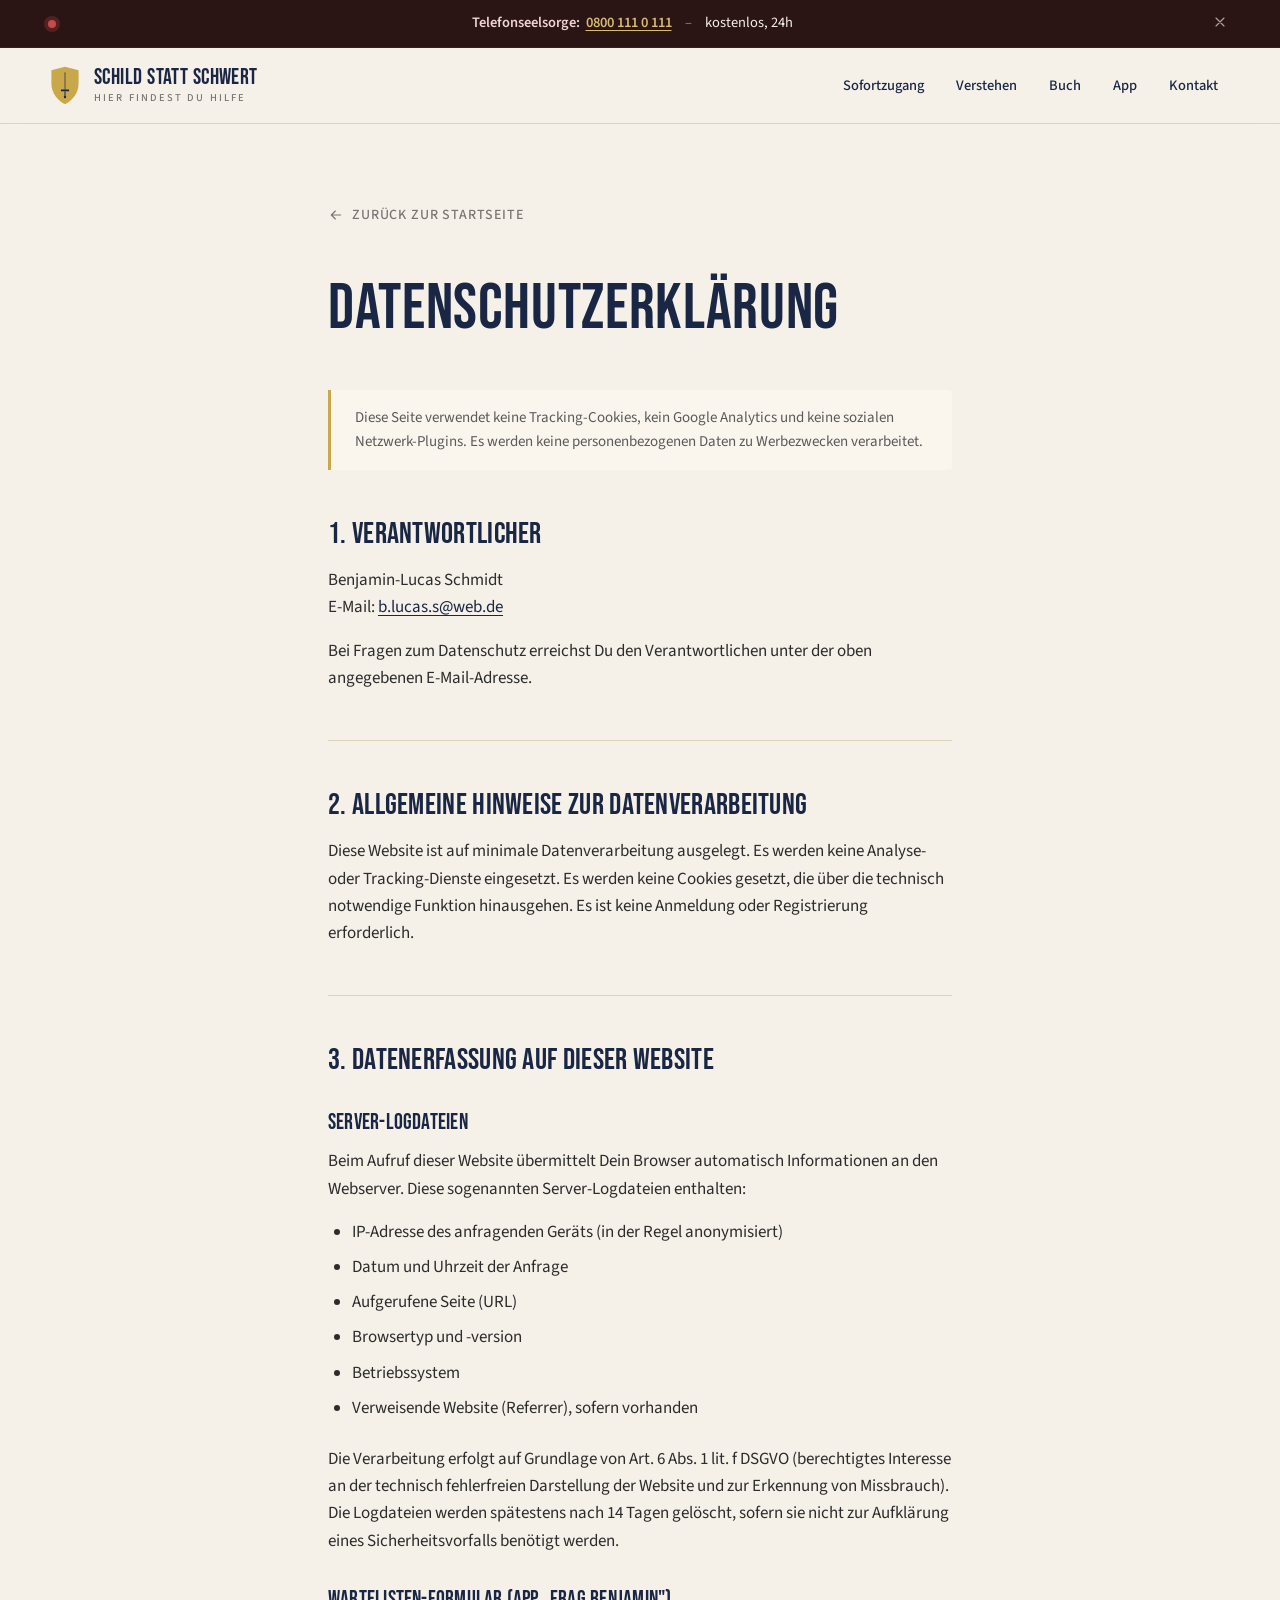
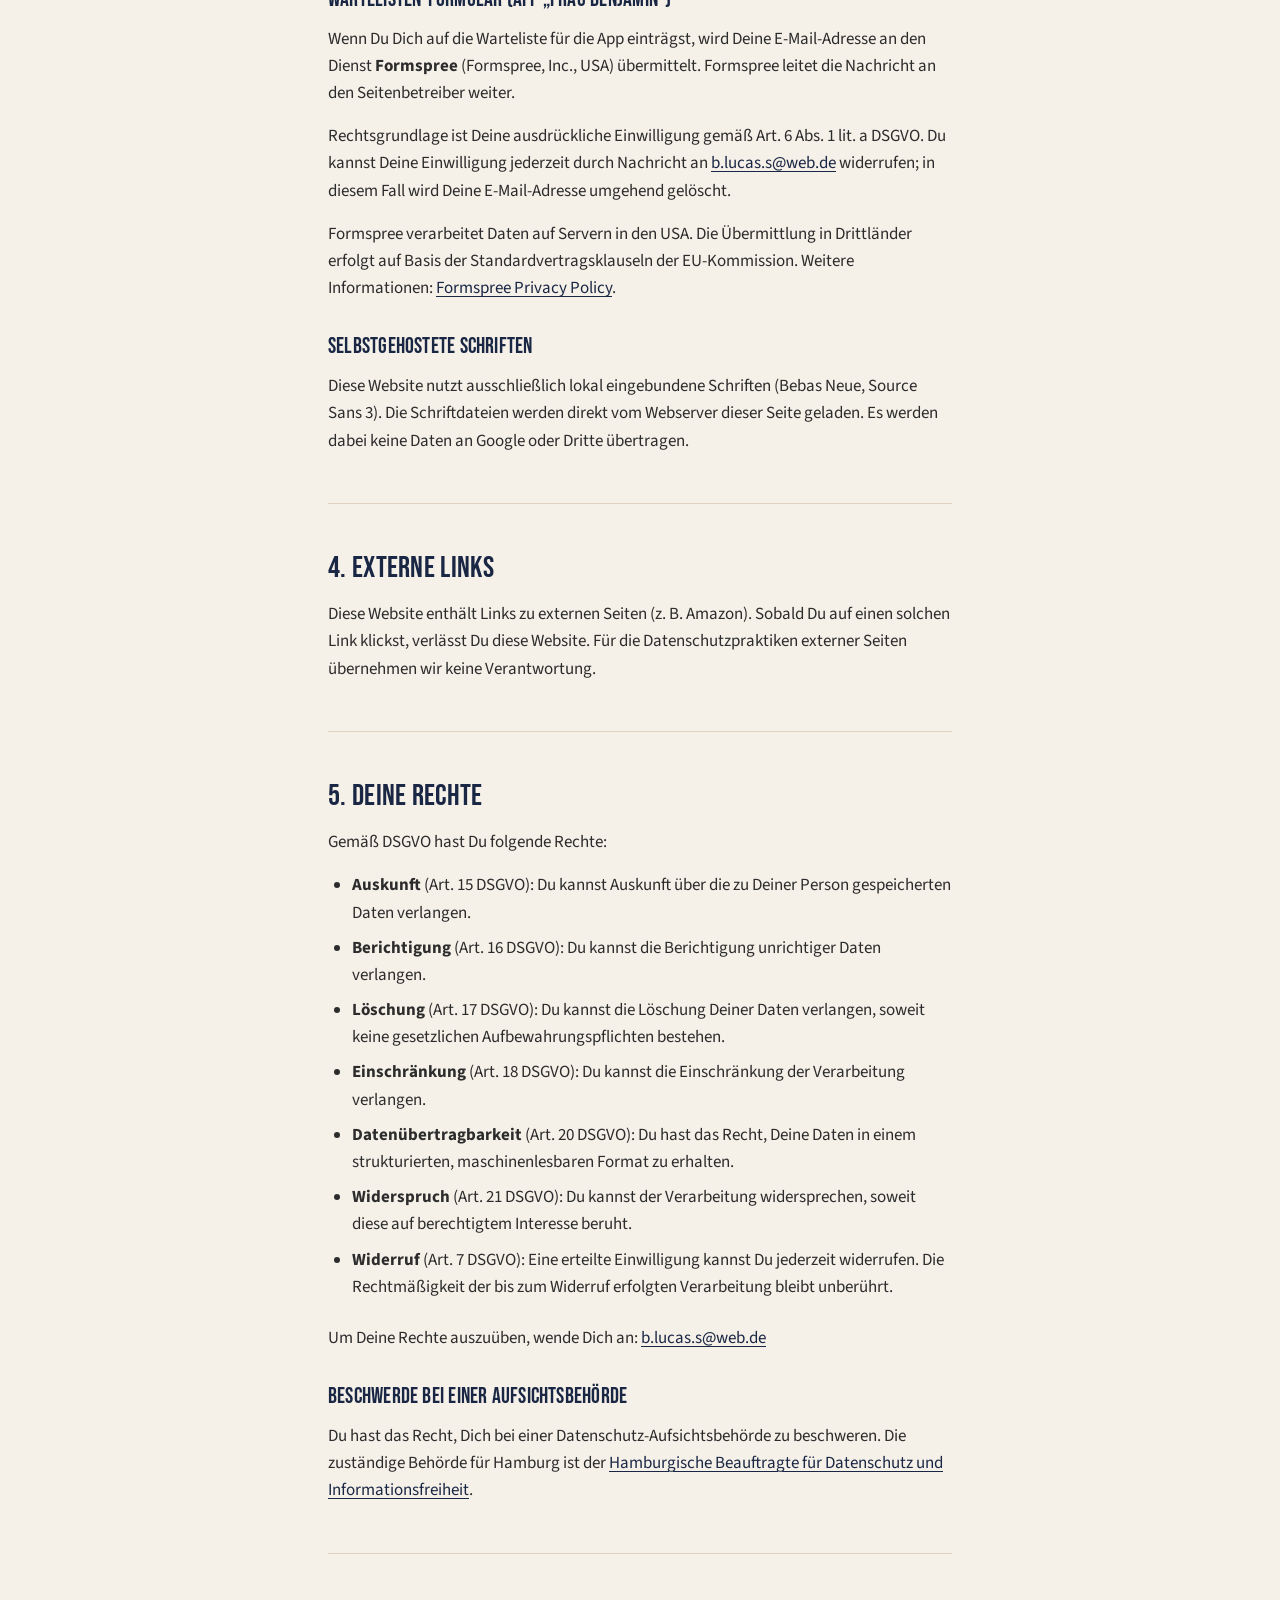
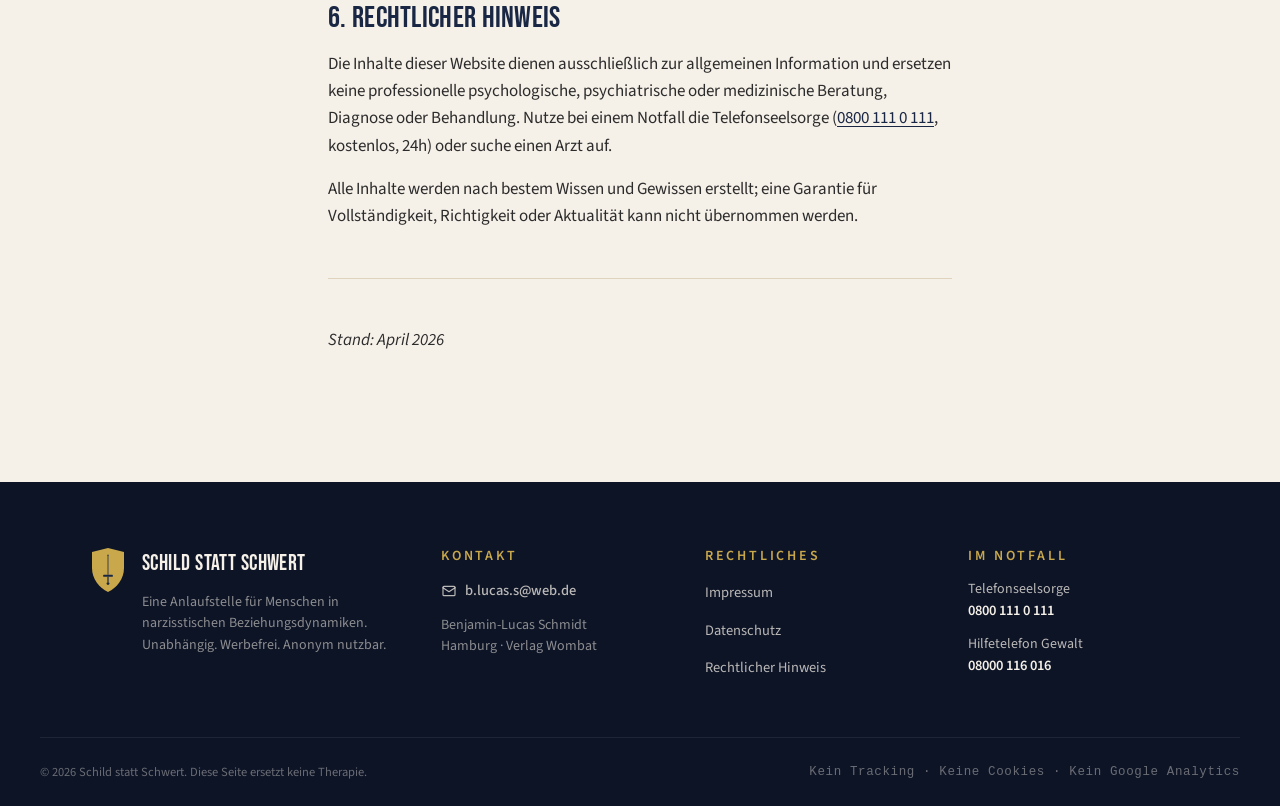
==== datenschutz.html @ 3a95c532 "Launch: Schild statt Schwert — vollstaendige Startseite" ====
<!doctype html>
<html lang="de">
<head>
  <meta charset="utf-8">
  <meta name="viewport" content="width=device-width, initial-scale=1">
  <title>Datenschutzerklärung — Schild statt Schwert</title>
  <meta name="description" content="Datenschutzerklärung der Website schild-statt-schwert.de gemäß DSGVO.">
  <meta name="robots" content="noindex, follow">
  <link rel="stylesheet" href="project/colors_and_type.css">
  <link rel="stylesheet" href="project/site.css">
  <link rel="icon" type="image/svg+xml" href="project/assets/shield-mark.svg">
  <style>
    .legal-page {
      max-width: 720px;
      margin-inline: auto;
      padding-inline: var(--gutter);
      padding-block: clamp(3rem, 7vw, 5rem) clamp(4rem, 9vw, 7rem);
    }
    .legal-page h1 {
      font-family: var(--font-display);
      font-size: clamp(2.5rem, 5vw, 4rem);
      text-transform: uppercase;
      letter-spacing: var(--ls-display);
      color: var(--marine-700);
      margin: 0 0 var(--s-7);
      line-height: 1.05;
    }
    .legal-page h2 {
      font-family: var(--font-display);
      font-size: clamp(1.4rem, 2.5vw, 1.9rem);
      text-transform: uppercase;
      letter-spacing: var(--ls-display);
      color: var(--marine-700);
      margin: var(--s-7) 0 var(--s-4);
      line-height: 1.1;
    }
    .legal-page h3 {
      font-family: var(--font-display);
      font-size: clamp(1.1rem, 1.8vw, 1.4rem);
      text-transform: uppercase;
      letter-spacing: var(--ls-display);
      color: var(--marine-700);
      margin: var(--s-6) 0 var(--s-3);
      line-height: 1.2;
    }
    .legal-page p,
    .legal-page address,
    .legal-page li {
      font-size: var(--t-body);
      line-height: var(--lh-body);
      color: var(--ink-800);
      margin: 0 0 var(--s-4);
      font-style: normal;
    }
    .legal-page ul {
      padding-left: var(--s-5);
      margin: 0 0 var(--s-5);
    }
    .legal-page li { margin-bottom: var(--s-2); }
    .legal-page a { color: var(--marine-700); }
    .legal-page a:hover { color: var(--gold-700); }
    .legal-page .back-link {
      display: inline-flex;
      align-items: center;
      gap: 8px;
      font-size: 14px;
      font-weight: 500;
      letter-spacing: .06em;
      text-transform: uppercase;
      color: var(--ink-500);
      text-decoration: none;
      margin-bottom: var(--s-7);
      transition: color var(--dur-fast) var(--ease-standard);
    }
    .legal-page .back-link:hover { color: var(--marine-700); text-decoration: none; }
    .legal-page hr {
      border: none;
      border-top: 1px solid var(--cream-300);
      margin: var(--s-7) 0;
    }
    .info-box {
      background: var(--cream-50);
      border-left: 3px solid var(--gold-500);
      border-radius: 0 var(--r-md) var(--r-md) 0;
      padding: var(--s-4) var(--s-5);
      margin: 0 0 var(--s-5);
    }
    .info-box p { margin: 0; color: var(--ink-600); font-size: 15px; }
  </style>
</head>
<body>

<!-- NOTFALL-LEISTE -->
<div class="emergency-bar" id="emergency-bar" role="complementary" aria-label="Notfallkontakt">
  <div class="emergency-bar__inner">
    <span class="emergency-bar__dot" aria-hidden="true"></span>
    <p>
      <strong>Telefonseelsorge:</strong>&nbsp;
      <a href="tel:08001110111">0800 111 0 111</a>
      <span class="emergency-bar__sep">–</span>
      kostenlos, 24h
    </p>
    <button class="emergency-bar__close" aria-label="Leiste schließen" id="bar-close">
      <svg class="icon" width="16" height="16" viewBox="0 0 24 24" fill="none"
           stroke="currentColor" stroke-width="1.75" stroke-linecap="round" stroke-linejoin="round" aria-hidden="true">
        <path d="M6 6 L18 18 M18 6 L6 18"/>
      </svg>
    </button>
  </div>
</div>

<!-- NAVIGATION -->
<header class="site-header is-scrolled" id="site-header">
  <div class="site-header__inner">
    <a href="index.html" class="brand" aria-label="Schild statt Schwert — Startseite">
      <svg width="34" height="41" viewBox="0 0 100 120" aria-hidden="true">
        <path d="M50 5 L90 15 L90 55 C90 82 72 105 50 115 C28 105 10 82 10 55 L10 15 Z" fill="var(--gold-500)"/>
        <g fill="var(--marine-700)">
          <path d="M49 25 L51 25 L51 72 L49 72 Z"/>
          <path d="M50 20 L52 25 L48 25 Z"/>
          <rect x="38" y="72" width="24" height="5" rx="1"/>
          <rect x="48.5" y="77" width="3" height="14"/>
          <circle cx="50" cy="94" r="3.5"/>
        </g>
      </svg>
      <span class="brand__text">
        <span class="brand__wm">Schild statt Schwert</span>
        <span class="brand__sm">Hier findest Du Hilfe</span>
      </span>
    </a>
    <nav class="site-nav" aria-label="Hauptnavigation">
      <ul>
        <li><a href="index.html#tueren">Sofortzugang</a></li>
        <li><a href="index.html#tueren">Verstehen</a></li>
        <li><a href="index.html#buch">Buch</a></li>
        <li><a href="index.html#app">App</a></li>
        <li><a href="index.html#kontakt">Kontakt</a></li>
      </ul>
    </nav>
    <button class="site-nav__toggle" aria-label="Menü öffnen" id="nav-toggle">
      <svg class="icon" width="22" height="22" viewBox="0 0 24 24" fill="none"
           stroke="currentColor" stroke-width="1.75" stroke-linecap="round" stroke-linejoin="round" aria-hidden="true">
        <path d="M4 7 H20 M4 12 H20 M4 17 H20"/>
      </svg>
    </button>
  </div>
  <div class="site-nav__mobile" id="mobile-nav" hidden>
    <ul>
      <li><a href="index.html#tueren">Sofortzugang</a></li>
      <li><a href="index.html#tueren">Verstehen</a></li>
      <li><a href="index.html#buch">Buch</a></li>
      <li><a href="index.html#app">App</a></li>
      <li><a href="index.html#kontakt">Kontakt</a></li>
    </ul>
  </div>
</header>

<main>
  <div class="legal-page">

    <a href="index.html" class="back-link">
      <svg class="icon" width="16" height="16" viewBox="0 0 24 24" fill="none"
           stroke="currentColor" stroke-width="1.75" stroke-linecap="round" stroke-linejoin="round" aria-hidden="true">
        <path d="M19 12 H5 M11 18 L5 12 L11 6"/>
      </svg>
      Zurück zur Startseite
    </a>

    <h1>Datenschutz&shy;erklärung</h1>

    <div class="info-box">
      <p>
        Diese Seite verwendet keine Tracking-Cookies, kein Google Analytics und
        keine sozialen Netzwerk-Plugins. Es werden keine personenbezogenen Daten
        zu Werbezwecken verarbeitet.
      </p>
    </div>

    <h2>1. Verantwortlicher</h2>
    <address>
      Benjamin-Lucas Schmidt<br>
      E-Mail: <a href="mailto:b.lucas.s@web.de">b.lucas.s@web.de</a>
    </address>
    <p>
      Bei Fragen zum Datenschutz erreichst Du den Verantwortlichen unter der oben
      angegebenen E-Mail-Adresse.
    </p>

    <hr>

    <h2>2. Allgemeine Hinweise zur Datenverarbeitung</h2>
    <p>
      Diese Website ist auf minimale Datenverarbeitung ausgelegt. Es werden keine
      Analyse- oder Tracking-Dienste eingesetzt. Es werden keine Cookies gesetzt,
      die über die technisch notwendige Funktion hinausgehen. Es ist keine Anmeldung
      oder Registrierung erforderlich.
    </p>

    <hr>

    <h2>3. Datenerfassung auf dieser Website</h2>

    <h3>Server-Logdateien</h3>
    <p>
      Beim Aufruf dieser Website übermittelt Dein Browser automatisch Informationen
      an den Webserver. Diese sogenannten Server-Logdateien enthalten:
    </p>
    <ul>
      <li>IP-Adresse des anfragenden Geräts (in der Regel anonymisiert)</li>
      <li>Datum und Uhrzeit der Anfrage</li>
      <li>Aufgerufene Seite (URL)</li>
      <li>Browsertyp und -version</li>
      <li>Betriebssystem</li>
      <li>Verweisende Website (Referrer), sofern vorhanden</li>
    </ul>
    <p>
      Die Verarbeitung erfolgt auf Grundlage von Art. 6 Abs. 1 lit. f DSGVO
      (berechtigtes Interesse an der technisch fehlerfreien Darstellung der Website
      und zur Erkennung von Missbrauch). Die Logdateien werden spätestens nach
      14 Tagen gelöscht, sofern sie nicht zur Aufklärung eines Sicherheitsvorfalls
      benötigt werden.
    </p>

    <h3>Wartelisten-Formular (App „Frag Benjamin")</h3>
    <p>
      Wenn Du Dich auf die Warteliste für die App einträgst, wird Deine
      E-Mail-Adresse an den Dienst <strong>Formspree</strong>
      (Formspree, Inc., USA) übermittelt. Formspree leitet die Nachricht
      an den Seitenbetreiber weiter.
    </p>
    <p>
      Rechtsgrundlage ist Deine ausdrückliche Einwilligung gemäß
      Art. 6 Abs. 1 lit. a DSGVO. Du kannst Deine Einwilligung jederzeit
      durch Nachricht an <a href="mailto:b.lucas.s@web.de">b.lucas.s@web.de</a>
      widerrufen; in diesem Fall wird Deine E-Mail-Adresse umgehend gelöscht.
    </p>
    <p>
      Formspree verarbeitet Daten auf Servern in den USA. Die Übermittlung
      in Drittländer erfolgt auf Basis der Standardvertragsklauseln der EU-Kommission.
      Weitere Informationen: <a href="https://formspree.io/legal/privacy-policy"
      target="_blank" rel="noopener noreferrer">Formspree Privacy Policy</a>.
    </p>

    <h3>Selbstgehostete Schriften</h3>
    <p>
      Diese Website nutzt ausschließlich lokal eingebundene Schriften
      (Bebas Neue, Source Sans 3). Die Schriftdateien werden direkt vom
      Webserver dieser Seite geladen. Es werden dabei keine Daten an
      Google oder Dritte übertragen.
    </p>

    <hr>

    <h2>4. Externe Links</h2>
    <p>
      Diese Website enthält Links zu externen Seiten (z. B. Amazon). Sobald Du
      auf einen solchen Link klickst, verlässt Du diese Website. Für die
      Datenschutzpraktiken externer Seiten übernehmen wir keine Verantwortung.
    </p>

    <hr>

    <h2>5. Deine Rechte</h2>
    <p>Gemäß DSGVO hast Du folgende Rechte:</p>
    <ul>
      <li><strong>Auskunft</strong> (Art. 15 DSGVO): Du kannst Auskunft über die zu
        Deiner Person gespeicherten Daten verlangen.</li>
      <li><strong>Berichtigung</strong> (Art. 16 DSGVO): Du kannst die Berichtigung
        unrichtiger Daten verlangen.</li>
      <li><strong>Löschung</strong> (Art. 17 DSGVO): Du kannst die Löschung Deiner
        Daten verlangen, soweit keine gesetzlichen Aufbewahrungspflichten bestehen.</li>
      <li><strong>Einschränkung</strong> (Art. 18 DSGVO): Du kannst die Einschränkung
        der Verarbeitung verlangen.</li>
      <li><strong>Datenübertragbarkeit</strong> (Art. 20 DSGVO): Du hast das Recht,
        Deine Daten in einem strukturierten, maschinenlesbaren Format zu erhalten.</li>
      <li><strong>Widerspruch</strong> (Art. 21 DSGVO): Du kannst der Verarbeitung
        widersprechen, soweit diese auf berechtigtem Interesse beruht.</li>
      <li><strong>Widerruf</strong> (Art. 7 DSGVO): Eine erteilte Einwilligung kannst
        Du jederzeit widerrufen. Die Rechtmäßigkeit der bis zum Widerruf erfolgten
        Verarbeitung bleibt unberührt.</li>
    </ul>
    <p>
      Um Deine Rechte auszuüben, wende Dich an:
      <a href="mailto:b.lucas.s@web.de">b.lucas.s@web.de</a>
    </p>

    <h3>Beschwerde bei einer Aufsichtsbehörde</h3>
    <p>
      Du hast das Recht, Dich bei einer Datenschutz-Aufsichtsbehörde zu beschweren.
      Die zuständige Behörde für Hamburg ist der
      <a href="https://datenschutz.hamburg.de/" target="_blank" rel="noopener noreferrer">
        Hamburgische Beauftragte für Datenschutz und Informationsfreiheit</a>.
    </p>

    <hr>

    <h2 id="hinweis">6. Rechtlicher Hinweis</h2>
    <p>
      Die Inhalte dieser Website dienen ausschließlich zur allgemeinen Information
      und ersetzen keine professionelle psychologische, psychiatrische oder
      medizinische Beratung, Diagnose oder Behandlung. Nutze bei einem Notfall
      die Telefonseelsorge (<a href="tel:08001110111">0800 111 0 111</a>,
      kostenlos, 24h) oder suche einen Arzt auf.
    </p>
    <p>
      Alle Inhalte werden nach bestem Wissen und Gewissen erstellt; eine Garantie
      für Vollständigkeit, Richtigkeit oder Aktualität kann nicht übernommen werden.
    </p>

    <hr>

    <p>
      <em>Stand: April 2026</em>
    </p>

  </div>
</main>

<!-- FOOTER -->
<footer class="site-footer">
  <div class="container site-footer__grid">
    <div class="site-footer__brand">
      <svg width="40" height="48" viewBox="0 0 100 120" aria-hidden="true">
        <path d="M50 5 L90 15 L90 55 C90 82 72 105 50 115 C28 105 10 82 10 55 L10 15 Z" fill="var(--gold-500)"/>
        <g fill="var(--marine-700)">
          <path d="M49 25 L51 25 L51 72 L49 72 Z"/>
          <path d="M50 20 L52 25 L48 25 Z"/>
          <rect x="38" y="72" width="24" height="5" rx="1"/>
          <rect x="48.5" y="77" width="3" height="14"/>
          <circle cx="50" cy="94" r="3.5"/>
        </g>
      </svg>
      <div>
        <div class="site-footer__wm">Schild statt Schwert</div>
        <p class="site-footer__mission">
          Eine Anlaufstelle für Menschen in narzisstischen Beziehungsdynamiken.
          Unabhängig. Werbefrei. Anonym nutzbar.
        </p>
      </div>
    </div>
    <div class="site-footer__col">
      <p class="site-footer__label">Kontakt</p>
      <a href="mailto:b.lucas.s@web.de" class="site-footer__mail">
        <svg class="icon" width="16" height="16" viewBox="0 0 24 24" fill="none"
             stroke="currentColor" stroke-width="1.75" stroke-linecap="round" stroke-linejoin="round" aria-hidden="true">
          <rect x="3" y="5" width="18" height="14" rx="1.5"/>
          <path d="M3 7 L12 13 L21 7"/>
        </svg>
        b.lucas.s@web.de
      </a>
      <p class="site-footer__author">Benjamin-Lucas Schmidt<br>Hamburg · Verlag Wombat</p>
    </div>
    <div class="site-footer__col">
      <p class="site-footer__label">Rechtliches</p>
      <ul>
        <li><a href="impressum.html">Impressum</a></li>
        <li><a href="datenschutz.html">Datenschutz</a></li>
        <li><a href="datenschutz.html#hinweis">Rechtlicher Hinweis</a></li>
      </ul>
    </div>
    <div class="site-footer__col">
      <p class="site-footer__label">Im Notfall</p>
      <p>Telefonseelsorge<br><a href="tel:08001110111">0800 111 0 111</a></p>
      <p>Hilfetelefon Gewalt<br><a href="tel:08000116016">08000 116 016</a></p>
    </div>
  </div>
  <div class="site-footer__bottom container">
    <p>&copy; 2026 Schild statt Schwert. Diese Seite ersetzt keine Therapie.</p>
    <p class="site-footer__ds">Kein Tracking · Keine Cookies · Kein Google Analytics</p>
  </div>
</footer>

<script>
(function () {
  'use strict';
  document.getElementById('bar-close').addEventListener('click', function () {
    var bar = document.getElementById('emergency-bar');
    bar.style.transition = 'opacity 0.2s';
    bar.style.opacity = '0';
    setTimeout(function () { bar.remove(); }, 200);
  });
  var toggle = document.getElementById('nav-toggle');
  var mobileNav = document.getElementById('mobile-nav');
  var ICON_MENU  = '<svg class="icon" width="22" height="22" viewBox="0 0 24 24" fill="none" stroke="currentColor" stroke-width="1.75" stroke-linecap="round" stroke-linejoin="round" aria-hidden="true"><path d="M4 7 H20 M4 12 H20 M4 17 H20"/></svg>';
  var ICON_CLOSE = '<svg class="icon" width="22" height="22" viewBox="0 0 24 24" fill="none" stroke="currentColor" stroke-width="1.75" stroke-linecap="round" stroke-linejoin="round" aria-hidden="true"><path d="M6 6 L18 18 M18 6 L6 18"/></svg>';
  toggle.addEventListener('click', function () {
    if (!mobileNav.hidden) {
      mobileNav.hidden = true; toggle.innerHTML = ICON_MENU; toggle.setAttribute('aria-label', 'Menü öffnen');
    } else {
      mobileNav.hidden = false; toggle.innerHTML = ICON_CLOSE; toggle.setAttribute('aria-label', 'Menü schließen');
    }
  });
}());
</script>
</body>
</html>
---- project/colors_and_type.css ----
/* ============================================
   Schild statt Schwert — Design System
   Colors, typography, spacing, motion tokens.
   ============================================ */

/* ---- FONTS ----
   Served via Google Fonts.
   If self-hosting is needed, download from:
   - https://fonts.google.com/specimen/Bebas+Neue
   - https://fonts.google.com/specimen/Source+Sans+3
   (We use Source Sans 3, the updated Source Sans Pro.)
*/
@import url('../fonts/fonts.css');

:root {
  /* ===== BRAND COLORS ===== */
  --marine-900:  #0D1426;  /* darker marine for depth */
  --marine-800:  #141E35;  /* hover/pressed on marine */
  --marine-700:  #1A2744;  /* PRIMARY marine — the brand blue */
  --marine-600:  #243354;  /* raised surface on dark */
  --marine-500:  #334165;  /* subtle borders on dark */

  --gold-700:    #A88A3A;  /* pressed/focused accent */
  --gold-600:    #B89842;  /* hover state */
  --gold-500:    #C9A84C;  /* ACCENT gold — headlines, highlights */
  --gold-400:    #D7BC72;  /* light gold */
  --gold-300:    #E5D199;  /* subtle gold bg */

  --cream-50:    #FAF6EE;  /* lighter cream for elevated cards */
  --cream-100:   #F5F0E8;  /* BACKGROUND cream — the brand canvas */
  --cream-200:   #EDE5D6;  /* hover on cream, subtle dividers */
  --cream-300:   #DFD3BE;  /* rule lines, borders */

  --ink-900:     #1A1A1A;
  --ink-800:     #2C2C2C;  /* BODY TEXT */
  --ink-600:     #5A5A5A;  /* muted body */
  --ink-500:     #7A7573;  /* caption / helper */
  --ink-400:     #A29D99;  /* disabled / placeholder */

  /* ===== SEMANTIC ===== */
  --bg:          var(--cream-100);
  --bg-elevated: var(--cream-50);
  --bg-subtle:   var(--cream-200);
  --surface-dark: var(--marine-700);
  --surface-dark-elevated: var(--marine-600);

  --fg:          var(--ink-800);
  --fg-muted:    var(--ink-600);
  --fg-subtle:   var(--ink-500);
  --fg-on-dark:  var(--cream-100);
  --fg-on-dark-muted: rgba(245,240,232,0.72);

  --accent:      var(--gold-500);
  --accent-hover: var(--gold-600);
  --accent-pressed: var(--gold-700);

  --border:      var(--cream-300);
  --border-dark: var(--marine-500);
  --divider:     rgba(26, 39, 68, 0.10);

  /* Emergency — used ONLY for the top emergency bar and the
     "Ich bin gerade mittendrin" button outline. Never for decoration. */
  --emergency:   #9B3535;
  --emergency-bg: #2A1414;

  /* Focus — visible on both light and dark */
  --focus-ring:  #C9A84C;

  /* ===== TYPOGRAPHY ===== */
  --font-display: 'Bebas Neue', 'Oswald', 'Impact', sans-serif;
  --font-body:    'Source Sans 3', 'Source Sans Pro', -apple-system, 'Segoe UI', sans-serif;
  --font-mono:    ui-monospace, 'SF Mono', 'Consolas', monospace;

  /* Display / heading sizes — Bebas Neue (all caps, condensed) */
  --t-hero:      clamp(3.5rem, 7vw, 6.5rem);   /* 56–104px */
  --t-h1:        clamp(2.75rem, 5vw, 4.5rem);  /* 44–72px */
  --t-h2:        clamp(2rem, 3.5vw, 3rem);     /* 32–48px */
  --t-h3:        clamp(1.5rem, 2.2vw, 2rem);   /* 24–32px */
  --t-eyebrow:   0.875rem;                     /* 14px tracking-heavy */

  /* Body — Source Sans (min 17px per accessibility brief) */
  --t-lead:      1.375rem;    /* 22px — intro paragraphs */
  --t-body:      1.0625rem;   /* 17px — min body size */
  --t-small:     0.9375rem;   /* 15px — captions, meta */
  --t-xs:        0.8125rem;   /* 13px — legal only */

  --lh-display:  1.02;
  --lh-heading:  1.15;
  --lh-body:     1.6;
  --lh-tight:    1.3;

  --ls-display:  0.01em;      /* Bebas needs a hair of tracking */
  --ls-eyebrow:  0.18em;      /* heavy tracking on small caps labels */
  --ls-body:     0;

  /* ===== SPACING (8pt base, with a 4pt half-step) ===== */
  --s-0:  0;
  --s-1:  4px;
  --s-2:  8px;
  --s-3:  12px;
  --s-4:  16px;
  --s-5:  24px;
  --s-6:  32px;
  --s-7:  48px;
  --s-8:  64px;
  --s-9:  96px;
  --s-10: 128px;
  --s-11: 192px;

  --gutter: clamp(1.25rem, 4vw, 3rem);
  --container: 1200px;
  --container-narrow: 780px;
  --container-wide: 1440px;

  /* ===== RADII ===== */
  --r-none: 0;
  --r-sm:   2px;   /* fine for tiny tags */
  --r-md:   4px;   /* default for buttons, inputs — editorial, not bubbly */
  --r-lg:   8px;   /* cards */
  --r-xl:   16px;  /* hero/feature cards */
  --r-pill: 999px; /* only for pill tags, not main buttons */

  /* ===== SHADOWS ===== */
  /* Minimal, editorial. No colorful glows. */
  --shadow-0: none;
  --shadow-1: 0 1px 2px rgba(26, 39, 68, 0.06),
              0 1px 1px rgba(26, 39, 68, 0.04);
  --shadow-2: 0 2px 6px rgba(26, 39, 68, 0.08),
              0 1px 2px rgba(26, 39, 68, 0.06);
  --shadow-3: 0 8px 24px rgba(26, 39, 68, 0.10),
              0 2px 6px rgba(26, 39, 68, 0.06);
  --shadow-4: 0 18px 48px rgba(13, 20, 38, 0.18),
              0 4px 12px rgba(13, 20, 38, 0.10);
  --shadow-inset: inset 0 0 0 1px rgba(26, 39, 68, 0.08);

  /* ===== BORDERS ===== */
  --bw-hair: 1px;
  --bw-rule: 2px;
  --bw-heavy: 3px;

  /* ===== MOTION ===== */
  --ease-standard: cubic-bezier(0.2, 0, 0.2, 1);
  --ease-out:      cubic-bezier(0, 0, 0.2, 1);
  --ease-in:       cubic-bezier(0.4, 0, 1, 1);
  --dur-fast:    120ms;
  --dur-base:    200ms;
  --dur-slow:    320ms;
  --dur-slower:  520ms;
}

/* ============================================
   RESET + BASE
   ============================================ */
*, *::before, *::after { box-sizing: border-box; }
html { -webkit-text-size-adjust: 100%; text-size-adjust: 100%; }
body {
  margin: 0;
  background: var(--bg);
  color: var(--fg);
  font-family: var(--font-body);
  font-size: var(--t-body);
  line-height: var(--lh-body);
  font-weight: 400;
  -webkit-font-smoothing: antialiased;
  -moz-osx-font-smoothing: grayscale;
  text-rendering: optimizeLegibility;
}

/* ============================================
   TYPE UTILITIES
   ============================================ */
.t-hero, .t-h1, .t-h2, .t-h3 {
  font-family: var(--font-display);
  font-weight: 400; /* Bebas has only one weight */
  line-height: var(--lh-display);
  letter-spacing: var(--ls-display);
  text-transform: uppercase;
  margin: 0;
  color: inherit;
}
.t-hero    { font-size: var(--t-hero); line-height: 0.98; }
.t-h1      { font-size: var(--t-h1); }
.t-h2      { font-size: var(--t-h2); }
.t-h3      { font-size: var(--t-h3); line-height: var(--lh-heading); }

.t-eyebrow {
  font-family: var(--font-body);
  font-size: var(--t-eyebrow);
  font-weight: 600;
  letter-spacing: var(--ls-eyebrow);
  text-transform: uppercase;
  color: var(--fg-muted);
}

.t-lead    { font-size: var(--t-lead); line-height: 1.5; color: var(--fg); }
.t-body    { font-size: var(--t-body); line-height: var(--lh-body); }
.t-small   { font-size: var(--t-small); line-height: 1.5; color: var(--fg-muted); }
.t-xs      { font-size: var(--t-xs); line-height: 1.45; color: var(--fg-subtle); }

.t-quote {
  font-family: var(--font-body);
  font-weight: 300;
  font-style: italic;
  font-size: clamp(1.75rem, 3.5vw, 2.75rem);
  line-height: 1.35;
  letter-spacing: -0.005em;
}

/* ============================================
   SEMANTIC ELEMENT DEFAULTS
   ============================================ */
h1 { font: var(--t-h1) / var(--lh-display) var(--font-display); text-transform: uppercase; letter-spacing: var(--ls-display); margin: 0 0 var(--s-5); }
h2 { font: var(--t-h2) / var(--lh-display) var(--font-display); text-transform: uppercase; letter-spacing: var(--ls-display); margin: 0 0 var(--s-4); }
h3 { font: var(--t-h3) / var(--lh-heading) var(--font-display); text-transform: uppercase; letter-spacing: var(--ls-display); margin: 0 0 var(--s-3); }
p  { margin: 0 0 var(--s-4); }
a  {
  color: var(--marine-700);
  text-decoration: underline;
  text-decoration-thickness: 1px;
  text-underline-offset: 3px;
  transition: color var(--dur-fast) var(--ease-standard);
}
a:hover { color: var(--gold-700); }

/* Selection */
::selection { background: var(--gold-500); color: var(--marine-700); }

/* ============================================
   FOCUS — visible, accessible
   ============================================ */
:focus { outline: none; }
:focus-visible {
  outline: 2px solid var(--focus-ring);
  outline-offset: 3px;
  border-radius: 2px;
}

/* ============================================
   LAYOUT PRIMITIVES
   ============================================ */
.container        { width: 100%; max-width: var(--container); margin-inline: auto; padding-inline: var(--gutter); }
.container-narrow { width: 100%; max-width: var(--container-narrow); margin-inline: auto; padding-inline: var(--gutter); }
.container-wide   { width: 100%; max-width: var(--container-wide); margin-inline: auto; padding-inline: var(--gutter); }

/* ============================================
   SURFACE UTILITIES
   ============================================ */
.surface-cream   { background: var(--bg); color: var(--fg); }
.surface-elevated { background: var(--bg-elevated); color: var(--fg); }
.surface-marine  { background: var(--surface-dark); color: var(--fg-on-dark); }
.surface-marine-deep { background: var(--marine-900); color: var(--fg-on-dark); }

/* Reduced motion: honor the user's choice. */
@media (prefers-reduced-motion: reduce) {
  *, *::before, *::after {
    animation-duration: 0.01ms !important;
    animation-iteration-count: 1 !important;
    transition-duration: 0.01ms !important;
    scroll-behavior: auto !important;
  }
}
---- project/site.css ----
/* ============================================
   schild-statt-schwert.de — Site Styles
   Uses tokens from colors_and_type.css
   ============================================ */

html, body { min-height: 100%; }
body { background: var(--cream-100); }

/* -------- Section rhythm -------- */
section { padding-block: clamp(4rem, 9vw, 7rem); }
section.hero { padding-block: clamp(5rem, 12vw, 9rem); }
section.bigquote { padding-block: clamp(4.5rem, 10vw, 8rem); }
section.site-footer { padding-block: 0; }
.eyebrow {
  font: 600 var(--t-eyebrow) / 1 var(--font-body);
  letter-spacing: var(--ls-eyebrow);
  text-transform: uppercase;
  color: var(--ink-600);
  margin: 0 0 var(--s-4);
  display: inline-flex; align-items: center; gap: 10px;
}
.eyebrow::before { content:""; width:24px; height:1px; background: currentColor; display: inline-block; opacity: .7; }
.eyebrow--gold { color: var(--gold-500); }
.section-title {
  font-family: var(--font-display);
  font-size: clamp(2.25rem, 4.5vw, 3.75rem);
  line-height: 1.05;
  letter-spacing: var(--ls-display);
  text-transform: uppercase;
  color: var(--marine-700);
  margin: 0 0 var(--s-6);
  max-width: 18ch;
}

/* -------- BUTTONS -------- */
.btn {
  display: inline-flex; align-items: center; justify-content: center; gap: 10px;
  padding: 14px 22px;
  border-radius: var(--r-md);
  font: 600 13.5px/1 var(--font-body);
  letter-spacing: 0.14em;
  text-transform: uppercase;
  border: 2px solid transparent;
  cursor: pointer;
  text-decoration: none;
  transition: background var(--dur-base) var(--ease-standard),
              color var(--dur-base) var(--ease-standard),
              border-color var(--dur-base) var(--ease-standard);
}
.btn:focus-visible { outline: 2px solid var(--gold-500); outline-offset: 3px; }

.btn-primary  { background: var(--gold-500); color: var(--marine-700); }
.btn-primary:hover    { background: var(--gold-600); }
.btn-primary:active   { background: var(--gold-700); color: #fff; }

.btn-outline-light {
  background: transparent; color: var(--cream-100);
  border-color: rgba(245,240,232,.55);
}
.btn-outline-light:hover { border-color: var(--gold-500); color: var(--gold-500); }

.btn-outline {
  background: transparent; color: var(--marine-700);
  border-color: var(--marine-700);
}
.btn-outline:hover { background: rgba(26,39,68,.08); }

.btn-emergency {
  background: transparent;
  color: #E6B8B8;
  border-color: rgba(230,184,184,.55);
}
.btn-emergency:hover { color: #F5D8D8; border-color: #E6B8B8; background: rgba(155,53,53,.12); }

.btn-ghost {
  background: transparent; color: var(--marine-700);
  border: none; padding: 12px 4px;
  letter-spacing: .08em;
}
.btn-ghost:hover { color: var(--gold-700); }

/* -------- EMERGENCY BAR -------- */
.emergency-bar {
  position: sticky; top: 0; z-index: 100;
  background: var(--emergency-bg);
  color: var(--cream-100);
  border-bottom: 1px solid #3d1c1c;
}
.emergency-bar__inner {
  max-width: var(--container-wide);
  margin-inline: auto;
  padding: 10px var(--gutter);
  display: flex; align-items: center; gap: 14px;
  font-size: 14.5px; line-height: 1.4;
}
.emergency-bar p { margin: 0; flex: 1; text-align: center; }
.emergency-bar strong { color: #F0D4D4; font-weight: 600; }
.emergency-bar a { color: var(--gold-400); font-weight: 600; text-decoration: underline; text-underline-offset: 3px; }
.emergency-bar a:hover { color: var(--gold-500); }
.emergency-bar__sep { margin: 0 10px; opacity: .5; }
.emergency-bar__dot {
  width: 8px; height: 8px; border-radius: 50%;
  background: #c74a4a;
  box-shadow: 0 0 0 4px rgba(199,74,74,.25);
  flex: 0 0 8px;
  animation: pulse 2.4s ease-in-out infinite;
}
@keyframes pulse { 0%, 100% { box-shadow: 0 0 0 4px rgba(199,74,74,.25); } 50% { box-shadow: 0 0 0 6px rgba(199,74,74,.08); } }
.emergency-bar__close {
  background: transparent; border: none; color: rgba(245,240,232,.65);
  cursor: pointer; padding: 4px; border-radius: 3px;
}
.emergency-bar__close:hover { color: var(--cream-100); background: rgba(245,240,232,.08); }

/* -------- SITE HEADER -------- */
.site-header {
  position: sticky; top: 0; z-index: 90;
  background: rgba(245, 240, 232, 0.92);
  backdrop-filter: blur(12px);
  -webkit-backdrop-filter: blur(12px);
  border-bottom: 1px solid transparent;
  transition: border-color var(--dur-base) var(--ease-standard);
}
.emergency-bar + .site-header { top: 0; } /* bar is its own sticky block */
.site-header.is-scrolled { border-bottom-color: var(--cream-300); }
.site-header__inner {
  max-width: var(--container-wide);
  margin-inline: auto;
  padding: 16px var(--gutter);
  display: flex; align-items: center; justify-content: space-between; gap: 24px;
}
.brand { display: flex; align-items: center; gap: 12px; text-decoration: none; color: inherit; }
.brand__text { display: flex; flex-direction: column; line-height: 1; }
.brand__wm {
  font-family: var(--font-display);
  font-size: 22px;
  letter-spacing: 0.02em;
  text-transform: uppercase;
  color: var(--marine-700);
}
.brand__sm {
  font-size: 10.5px; font-weight: 500;
  letter-spacing: 0.2em; text-transform: uppercase;
  color: var(--ink-500);
  margin-top: 4px;
}

.site-nav ul { list-style: none; display: flex; gap: 4px; margin: 0; padding: 0; }
.site-nav a {
  display: inline-block; padding: 10px 14px;
  color: var(--marine-700);
  font-size: 14.5px; font-weight: 500;
  text-decoration: none;
  border-radius: 4px;
  transition: color var(--dur-fast) var(--ease-standard);
}
.site-nav a:hover { color: var(--gold-700); }
.site-nav a.is-active { color: var(--gold-700); }
.site-nav a.is-active::after {
  content: ""; display: block; height: 2px; background: var(--gold-500);
  margin-top: 6px; border-radius: 1px;
}

.site-nav__toggle { display: none; background: transparent; border: none; cursor: pointer; color: var(--marine-700); padding: 8px; border-radius: 4px; }
.site-nav__mobile { display: none; border-top: 1px solid var(--cream-300); padding: 12px var(--gutter); }
.site-nav__mobile ul { list-style: none; margin: 0; padding: 0; }
.site-nav__mobile a { display: block; padding: 14px 6px; color: var(--marine-700); text-decoration: none; font-weight: 500; font-size: 17px; border-bottom: 1px solid var(--cream-200); }

@media (max-width: 820px) {
  .site-nav { display: none; }
  .site-nav__toggle { display: inline-flex; }
  .site-nav__mobile { display: block; }
  .site-nav__mobile[hidden] { display: none; }
}

/* -------- HERO -------- */
.hero {
  position: relative;
  background: var(--marine-700);
  color: var(--cream-100);
  overflow: hidden;
}
.hero::before {
  content: ""; position: absolute; inset: 0;
  background:
    radial-gradient(ellipse 80% 60% at 30% 20%, rgba(201,168,76,.07), transparent 60%),
    radial-gradient(ellipse 60% 50% at 80% 90%, rgba(13,20,38,.6), transparent 70%);
  pointer-events: none;
}
.hero__inner { position: relative; z-index: 2; max-width: 860px; }
.hero__title {
  font-family: var(--font-display);
  font-size: clamp(4rem, 9vw, 8rem);
  line-height: 0.92;
  letter-spacing: 0.01em;
  text-transform: uppercase;
  color: var(--gold-500);
  margin: 0 0 var(--s-6);
}
.hero__lead {
  font-size: clamp(1.25rem, 1.9vw, 1.625rem);
  line-height: 1.45;
  font-weight: 300;
  color: rgba(245,240,232,.88);
  margin: 0 0 var(--s-7);
  max-width: 34ch;
}
.hero__ctas { display: flex; flex-wrap: wrap; gap: 12px; margin-bottom: var(--s-6); }
.hero__note {
  font-size: 13.5px;
  color: rgba(245,240,232,.5);
  letter-spacing: 0.02em;
  margin: 0;
}
.hero__decoration {
  position: absolute;
  right: -80px; bottom: -60px;
  width: min(520px, 55%);
  opacity: 0.09;
  z-index: 1;
  pointer-events: none;
}
.hero__decoration img { width: 100%; height: auto; display: block; }

/* -------- DREI TÜREN -------- */
.tueren { background: var(--cream-100); }
.tueren__grid {
  display: grid; grid-template-columns: repeat(3, 1fr);
  gap: 18px;
  margin-top: var(--s-6);
}
.tuer {
  text-align: left;
  background: var(--cream-50);
  border: 1px solid var(--cream-300);
  border-radius: var(--r-lg);
  padding: 32px 28px 28px;
  cursor: pointer;
  font-family: inherit;
  color: inherit;
  transition: border-color var(--dur-base) var(--ease-standard),
              box-shadow var(--dur-base) var(--ease-standard),
              transform var(--dur-base) var(--ease-standard);
  display: flex; flex-direction: column; gap: 8px;
  min-height: 240px;
}
.tuer:hover {
  border-color: var(--gold-500);
  box-shadow: var(--shadow-3);
  transform: translateY(-2px);
}
.tuer__icon { color: var(--marine-700); transition: color var(--dur-base); }
.tuer:hover .tuer__icon { color: var(--gold-500); }
.tuer__title {
  font-family: var(--font-display);
  font-size: 28px; line-height: 1.1;
  letter-spacing: .01em; text-transform: uppercase;
  color: var(--marine-700);
  margin: 8px 0 4px;
}
.tuer__text {
  font-size: 16px; line-height: 1.5;
  color: var(--ink-600);
  margin: 0 0 var(--s-4);
  flex: 1;
}
.tuer__go {
  font-size: 13px; font-weight: 600; letter-spacing: .12em;
  text-transform: uppercase;
  color: var(--marine-700);
  display: inline-flex; align-items: center; gap: 6px;
  margin-top: auto;
}
.tuer:hover .tuer__go { color: var(--gold-700); }

@media (max-width: 820px) {
  .tueren__grid { grid-template-columns: 1fr; }
}

/* -------- BIG QUOTE -------- */
.bigquote {
  background: var(--marine-700);
  color: var(--cream-100);
  text-align: center;
  position: relative;
}
.bigquote .eyebrow { justify-content: center; margin-bottom: var(--s-6); }
.bigquote__text {
  font-family: var(--font-body);
  font-weight: 300; font-style: italic;
  font-size: clamp(2.25rem, 5vw, 4rem);
  line-height: 1.25;
  letter-spacing: -.005em;
  color: var(--cream-100);
  margin: 0 0 var(--s-5);
}
.bigquote__cite {
  display: block;
  font-size: 13px; font-weight: 500;
  letter-spacing: .18em; text-transform: uppercase;
  color: rgba(245,240,232,.55);
  font-style: normal;
}

/* -------- BUCH -------- */
.buch { background: var(--cream-50); border-top: 1px solid var(--cream-200); border-bottom: 1px solid var(--cream-200); }
.buch__grid {
  display: grid; grid-template-columns: 320px 1fr;
  gap: 64px; align-items: start;
}
.buch__cover {
  aspect-ratio: 2 / 3;
  border-radius: 4px;
  overflow: hidden;
  box-shadow: var(--shadow-4);
  background: var(--marine-700);
}
.buch__cover img { width: 100%; height: 100%; object-fit: cover; display: block; }
.buch__lead {
  font-size: 18px; line-height: 1.6; color: var(--ink-800);
  margin: 0 0 var(--s-5);
  max-width: 54ch;
}
.buch__facts {
  list-style: none; margin: 0 0 var(--s-6); padding: var(--s-5) 0;
  border-top: 1px solid var(--cream-300);
  border-bottom: 1px solid var(--cream-300);
  display: grid; gap: 10px;
}
.buch__facts li {
  display: flex; gap: 16px; align-items: baseline;
  font-size: 15.5px; color: var(--ink-600);
}
.buch__facts li span {
  font-family: var(--font-display); font-size: 22px;
  letter-spacing: .02em; text-transform: uppercase;
  color: var(--marine-700); min-width: 72px;
}
.buch__ctas { display: flex; flex-wrap: wrap; gap: 14px; align-items: center; }
.buch__note {
  font-size: 13.5px; color: var(--ink-500);
  margin: var(--s-4) 0 0;
}

@media (max-width: 820px) {
  .buch__grid { grid-template-columns: 1fr; gap: 32px; }
  .buch__cover { max-width: 240px; }
}

/* -------- APP TEASER -------- */
.app-teaser { background: var(--cream-100); }
.app-teaser__grid {
  display: grid; grid-template-columns: 1fr 360px;
  gap: 64px; align-items: center;
}
.app-teaser__lead { font-size: 19px; line-height: 1.55; margin: 0 0 var(--s-4); max-width: 48ch; }
.app-teaser__body { font-size: 16px; line-height: 1.6; color: var(--ink-600); margin: 0 0 var(--s-5); max-width: 48ch; }
.app-teaser__form { display: flex; gap: 10px; flex-wrap: wrap; max-width: 480px; }
.app-teaser__form .field { flex: 1; min-width: 220px; }
.field {
  width: 100%;
  padding: 13px 16px;
  border: 1px solid var(--cream-300);
  border-radius: var(--r-md);
  background: #fff;
  font: 400 16px/1.3 var(--font-body);
  color: var(--ink-800);
}
.field::placeholder { color: var(--ink-400); }
.field:focus { outline: none; border-color: var(--marine-700); box-shadow: 0 0 0 3px rgba(201,168,76,.35); }
.app-teaser__sent {
  padding: 16px 20px;
  border: 1px solid var(--gold-500);
  background: rgba(201,168,76,.08);
  border-radius: var(--r-md);
  color: var(--marine-700);
  max-width: 480px;
}

/* Phone mockup — minimal, editorial */
.app-teaser__visual { display: flex; justify-content: center; }
.phone {
  width: 280px;
  aspect-ratio: 9 / 19;
  background: var(--marine-700);
  border-radius: 36px;
  padding: 14px;
  box-shadow: var(--shadow-4);
  position: relative;
  border: 1px solid var(--marine-600);
}
.phone__notch {
  position: absolute; left: 50%; top: 14px; transform: translateX(-50%);
  width: 100px; height: 22px; background: var(--marine-900); border-radius: 12px;
}
.phone__screen {
  width: 100%; height: 100%;
  background: linear-gradient(180deg, var(--marine-800), var(--marine-700));
  border-radius: 24px;
  padding: 48px 22px 22px;
  color: var(--cream-100);
  display: flex; flex-direction: column; gap: 12px;
  box-sizing: border-box;
}
.phone__eyebrow { font-size: 11px; font-weight: 600; letter-spacing: .18em; text-transform: uppercase; color: var(--gold-500); }
.phone__q { font-family: var(--font-display); font-size: 20px; letter-spacing: .01em; line-height: 1.15; text-transform: uppercase; color: var(--cream-100); margin: 4px 0 8px; }
.phone__sep { height: 1px; background: rgba(245,240,232,.14); margin: 4px 0; }
.phone__label { font-size: 11px; font-weight: 600; letter-spacing: .18em; text-transform: uppercase; color: rgba(245,240,232,.5); margin-bottom: 2px; }
.phone__row {
  display: flex; align-items: center; gap: 10px;
  padding: 10px 12px;
  border: 1px solid rgba(245,240,232,.12);
  border-radius: 8px;
  font-size: 13px; color: rgba(245,240,232,.85);
  background: rgba(245,240,232,.03);
}
.phone__row .icon { color: var(--gold-500); flex: 0 0 16px; }

@media (max-width: 820px) {
  .app-teaser__grid { grid-template-columns: 1fr; gap: 40px; }
  .app-teaser__visual { order: -1; }
  .phone { width: 240px; }
}

/* -------- FOOTER -------- */
.site-footer {
  background: var(--marine-900);
  color: rgba(245,240,232,.75);
  padding-top: 64px;
}
.site-footer__grid {
  display: grid;
  grid-template-columns: 1.4fr 1fr 1fr 1fr;
  gap: 40px;
  padding-bottom: 48px;
  border-bottom: 1px solid rgba(245,240,232,.08);
}
.site-footer__brand { display: flex; gap: 14px; align-items: flex-start; }
.site-footer__wm {
  font-family: var(--font-display); font-size: 22px;
  letter-spacing: .02em; text-transform: uppercase;
  color: var(--cream-100); margin-bottom: 10px;
}
.site-footer__mission { font-size: 14px; line-height: 1.55; max-width: 36ch; color: rgba(245,240,232,.55); margin: 0; }
.site-footer__label {
  font-size: 11px; font-weight: 600; letter-spacing: .2em; text-transform: uppercase;
  color: var(--gold-500); margin: 0 0 14px;
}
.site-footer__mail { display: inline-flex; align-items: center; gap: 8px; color: var(--cream-100); text-decoration: none; font-weight: 500; font-size: 15px; margin-bottom: 12px; }
.site-footer__mail:hover { color: var(--gold-500); }
.site-footer__author { font-size: 13.5px; color: rgba(245,240,232,.55); line-height: 1.5; margin: 0; }
.site-footer__col ul { list-style: none; margin: 0; padding: 0; display: flex; flex-direction: column; gap: 10px; }
.site-footer__col a { color: rgba(245,240,232,.75); text-decoration: none; font-size: 14.5px; }
.site-footer__col a:hover { color: var(--gold-500); }
.site-footer__col p { font-size: 14px; line-height: 1.5; margin: 0 0 12px; }
.site-footer__col p a { color: var(--cream-100); font-weight: 600; }
.site-footer__bottom {
  padding: 24px 0;
  display: flex; flex-wrap: wrap; gap: 12px; justify-content: space-between;
  font-size: 12.5px; color: rgba(245,240,232,.4);
}
.site-footer__bottom p { margin: 0; }
.site-footer__ds { font-family: var(--font-mono); letter-spacing: .05em; }

@media (max-width: 820px) {
  .site-footer__grid { grid-template-columns: 1fr 1fr; }
  .site-footer__brand { grid-column: 1 / -1; }
}
@media (max-width: 520px) {
  .site-footer__grid { grid-template-columns: 1fr; }
}
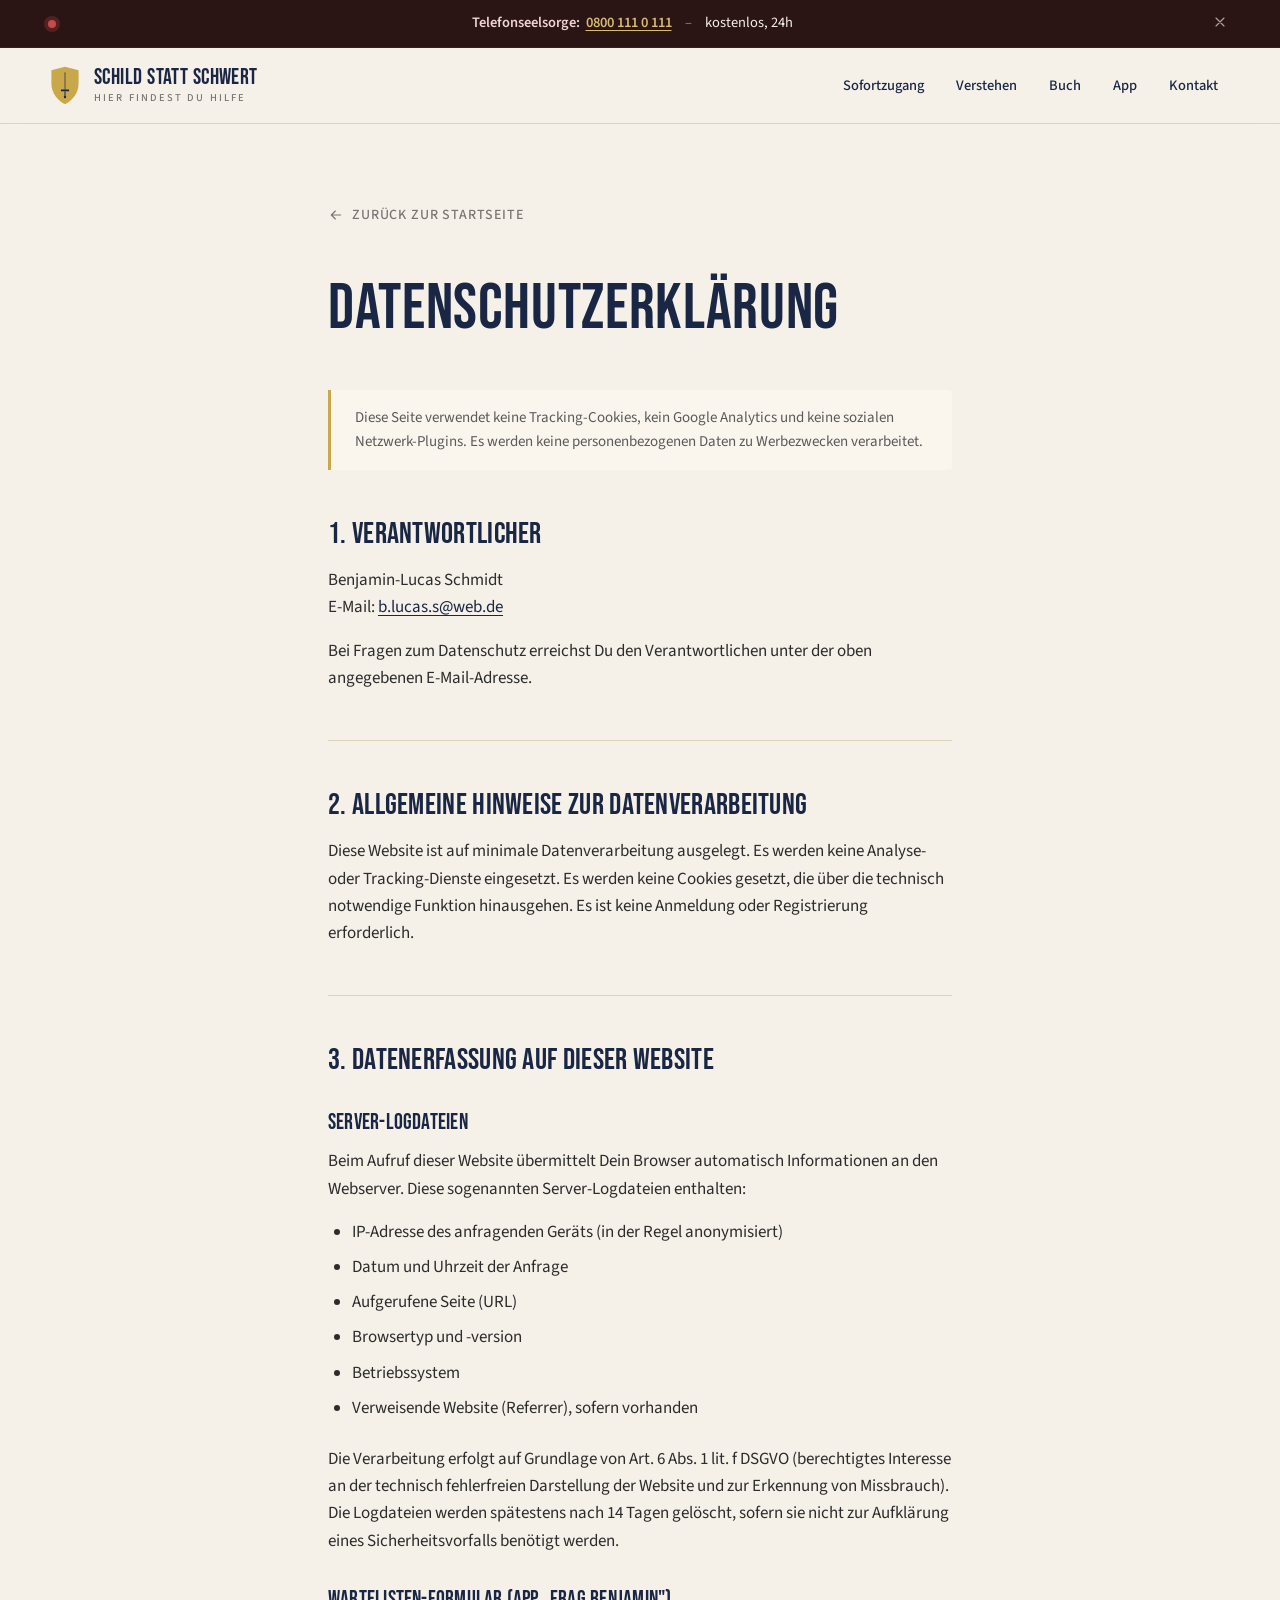
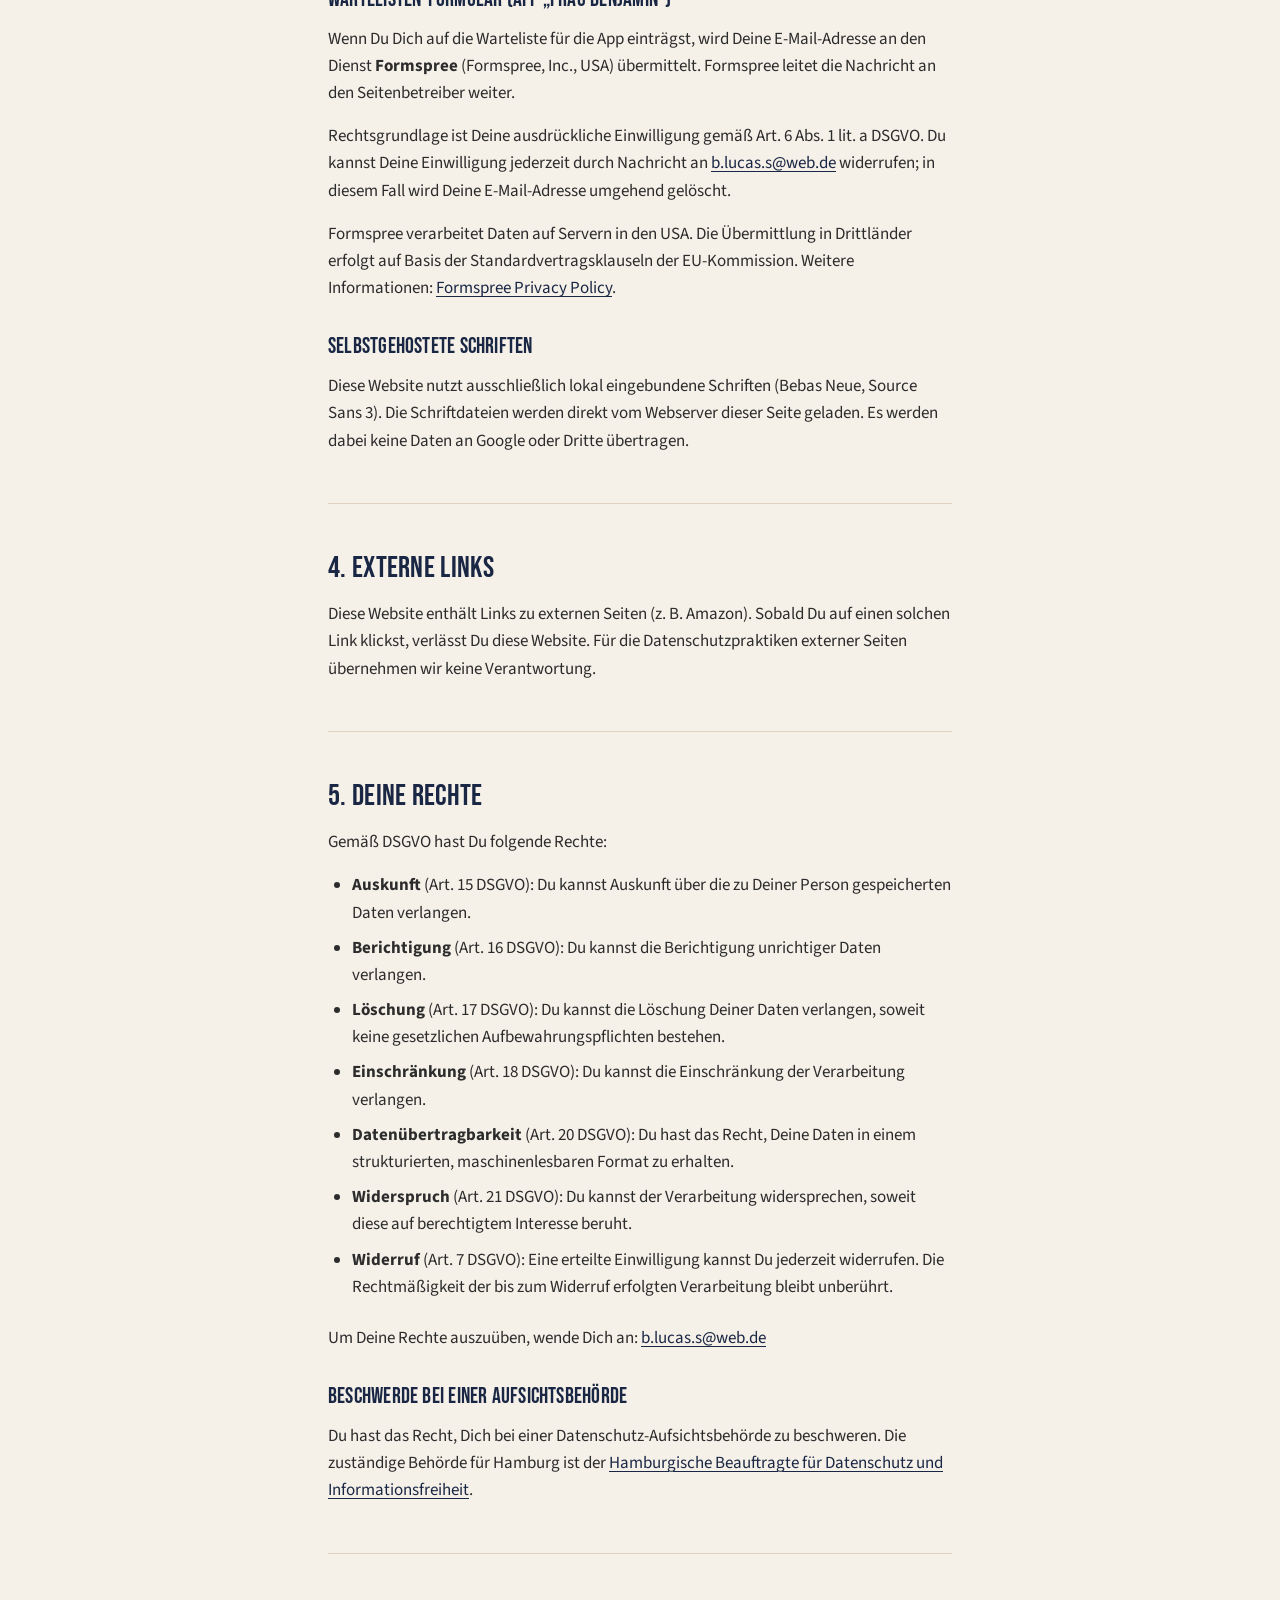
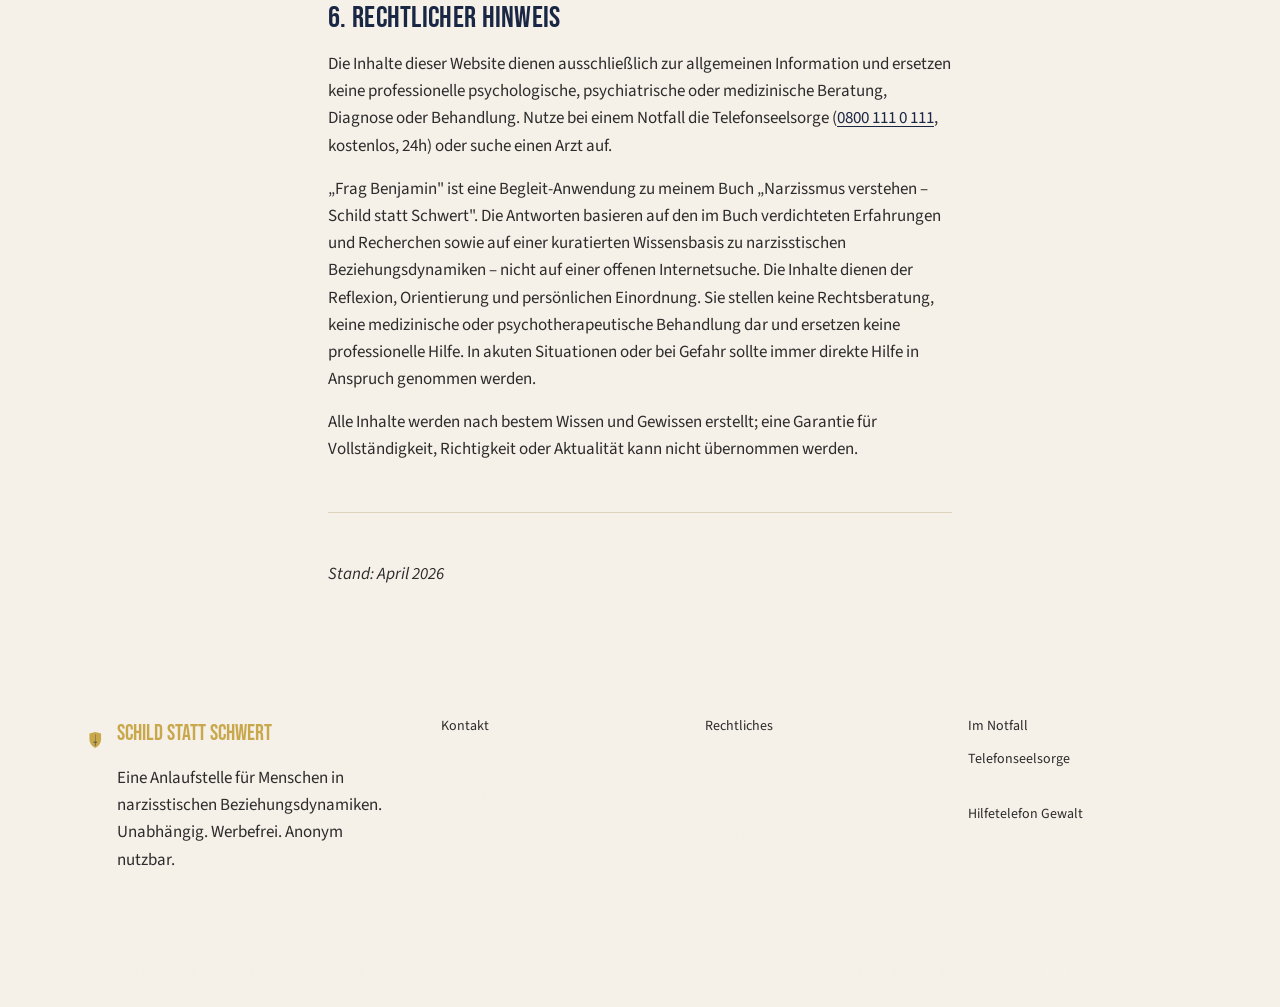
==== commit 4def776a: "Disclaimer + USP-Block (Frag Benjamin auf Buchbasis) — index, verstehen, datenschutz" ====
--- a/datenschutz.html
+++ b/datenschutz.html
@@ -301,6 +301,18 @@
       medizinische Beratung, Diagnose oder Behandlung. Nutze bei einem Notfall
       die Telefonseelsorge (<a href="tel:08001110111">0800 111 0 111</a>,
       kostenlos, 24h) oder suche einen Arzt auf.
+    </p>
+    <p>
+      „Frag Benjamin" ist eine Begleit-Anwendung zu meinem Buch
+      „Narzissmus verstehen – Schild statt Schwert". Die Antworten
+      basieren auf den im Buch verdichteten Erfahrungen und Recherchen
+      sowie auf einer kuratierten Wissensbasis zu narzisstischen
+      Beziehungsdynamiken – nicht auf einer offenen Internetsuche.
+      Die Inhalte dienen der Reflexion, Orientierung und persönlichen
+      Einordnung. Sie stellen keine Rechtsberatung, keine medizinische
+      oder psychotherapeutische Behandlung dar und ersetzen keine
+      professionelle Hilfe. In akuten Situationen oder bei Gefahr
+      sollte immer direkte Hilfe in Anspruch genommen werden.
     </p>
     <p>
       Alle Inhalte werden nach bestem Wissen und Gewissen erstellt; eine Garantie
--- a/project/site.css
+++ b/project/site.css
@@ -160,6 +160,44 @@
   content: ""; display: block; height: 2px; background: var(--gold-500);
   margin-top: 6px; border-radius: 1px;
 }
+/* Static "current page" marker — set in HTML on subpages (e.g. verstehen.html) */
+.site-nav a.is-current-page,
+.site-nav__mobile a.is-current-page {
+  color: var(--gold-700);
+  font-weight: 600;
+}
+.site-nav a.is-current-page::after {
+  content: ""; display: block; height: 2px; background: var(--gold-500);
+  margin-top: 6px; border-radius: 1px;
+}
+/* -------- DISCLAIMER NOTE -------- */
+/* Used near CTAs that lead to external content (e.g. "Zur App →") */
+.disclaimer-note {
+  font-size: var(--t-small);
+  font-style: italic;
+  color: var(--ink-500);
+  line-height: 1.5;
+  margin: var(--s-5) 0 0;
+  max-width: 56ch;
+}
+.disclaimer-note a {
+  color: inherit;
+  text-decoration: underline;
+  text-underline-offset: 3px;
+}
+.disclaimer-note a:hover { color: var(--gold-700); }
+
+/* -------- APP-TEASER USP (Pull-Quote-Stil vor "Zur App →") -------- */
+.app-teaser__usp {
+  font-size: var(--t-body);
+  font-style: italic;
+  color: var(--ink-800);
+  line-height: 1.6;
+  border-left: 3px solid var(--gold-500);
+  padding-left: var(--s-5);
+  margin: var(--s-6) 0;
+  max-width: 48ch;
+}
 
 .site-nav__toggle { display: none; background: transparent; border: none; cursor: pointer; color: var(--marine-700); padding: 8px; border-radius: 4px; }
 .site-nav__mobile { display: none; border-top: 1px solid var(--cream-300); padding: 12px var(--gutter); }
@@ -416,13 +454,17 @@
 }
 .phone__row .icon { color: var(--gold-500); flex: 0 0 16px; }
 
+.app-teaser__visual img { width: 280px; max-width: 100%; height: auto; display: block; }
+
 @media (max-width: 820px) {
   .app-teaser__grid { grid-template-columns: 1fr; gap: 40px; }
   .app-teaser__visual { order: -1; }
   .phone { width: 240px; }
+  .app-teaser__visual img { width: 240px; }
 }
 
 /* -------- FOOTER -------- */
+.site-footer {
 .site-footer {
   background: var(--marine-900);
   color: rgba(245,240,232,.75);
@@ -435,15 +477,15 @@
   padding-bottom: 48px;
   border-bottom: 1px solid rgba(245,240,232,.08);
 }
-.site-footer__brand { display: flex; gap: 14px; align-items: flex-start; }
+.site-footer__brand { 
+  display: flex; gap: 14px; align-items: flex-start; }
+  text-decoration: none;
+  color: inherit;
+  transition: opacity var(--dur-base) var(--ease-standard);
+}
+.site-footer__brand:hover { color: inherit; opacity: 0.85; }
 .site-footer__wm {
   font-family: var(--font-display); font-size: 22px;
-  letter-spacing: .02em; text-transform: uppercase;
-  color: var(--cream-100); margin-bottom: 10px;
-}
-.site-footer__mission { font-size: 14px; line-height: 1.55; max-width: 36ch; color: rgba(245,240,232,.55); margin: 0; }
-.site-footer__label {
-  font-size: 11px; font-weight: 600; letter-spacing: .2em; text-transform: uppercase;
   color: var(--gold-500); margin: 0 0 14px;
 }
 .site-footer__mail { display: inline-flex; align-items: center; gap: 8px; color: var(--cream-100); text-decoration: none; font-weight: 500; font-size: 15px; margin-bottom: 12px; }
